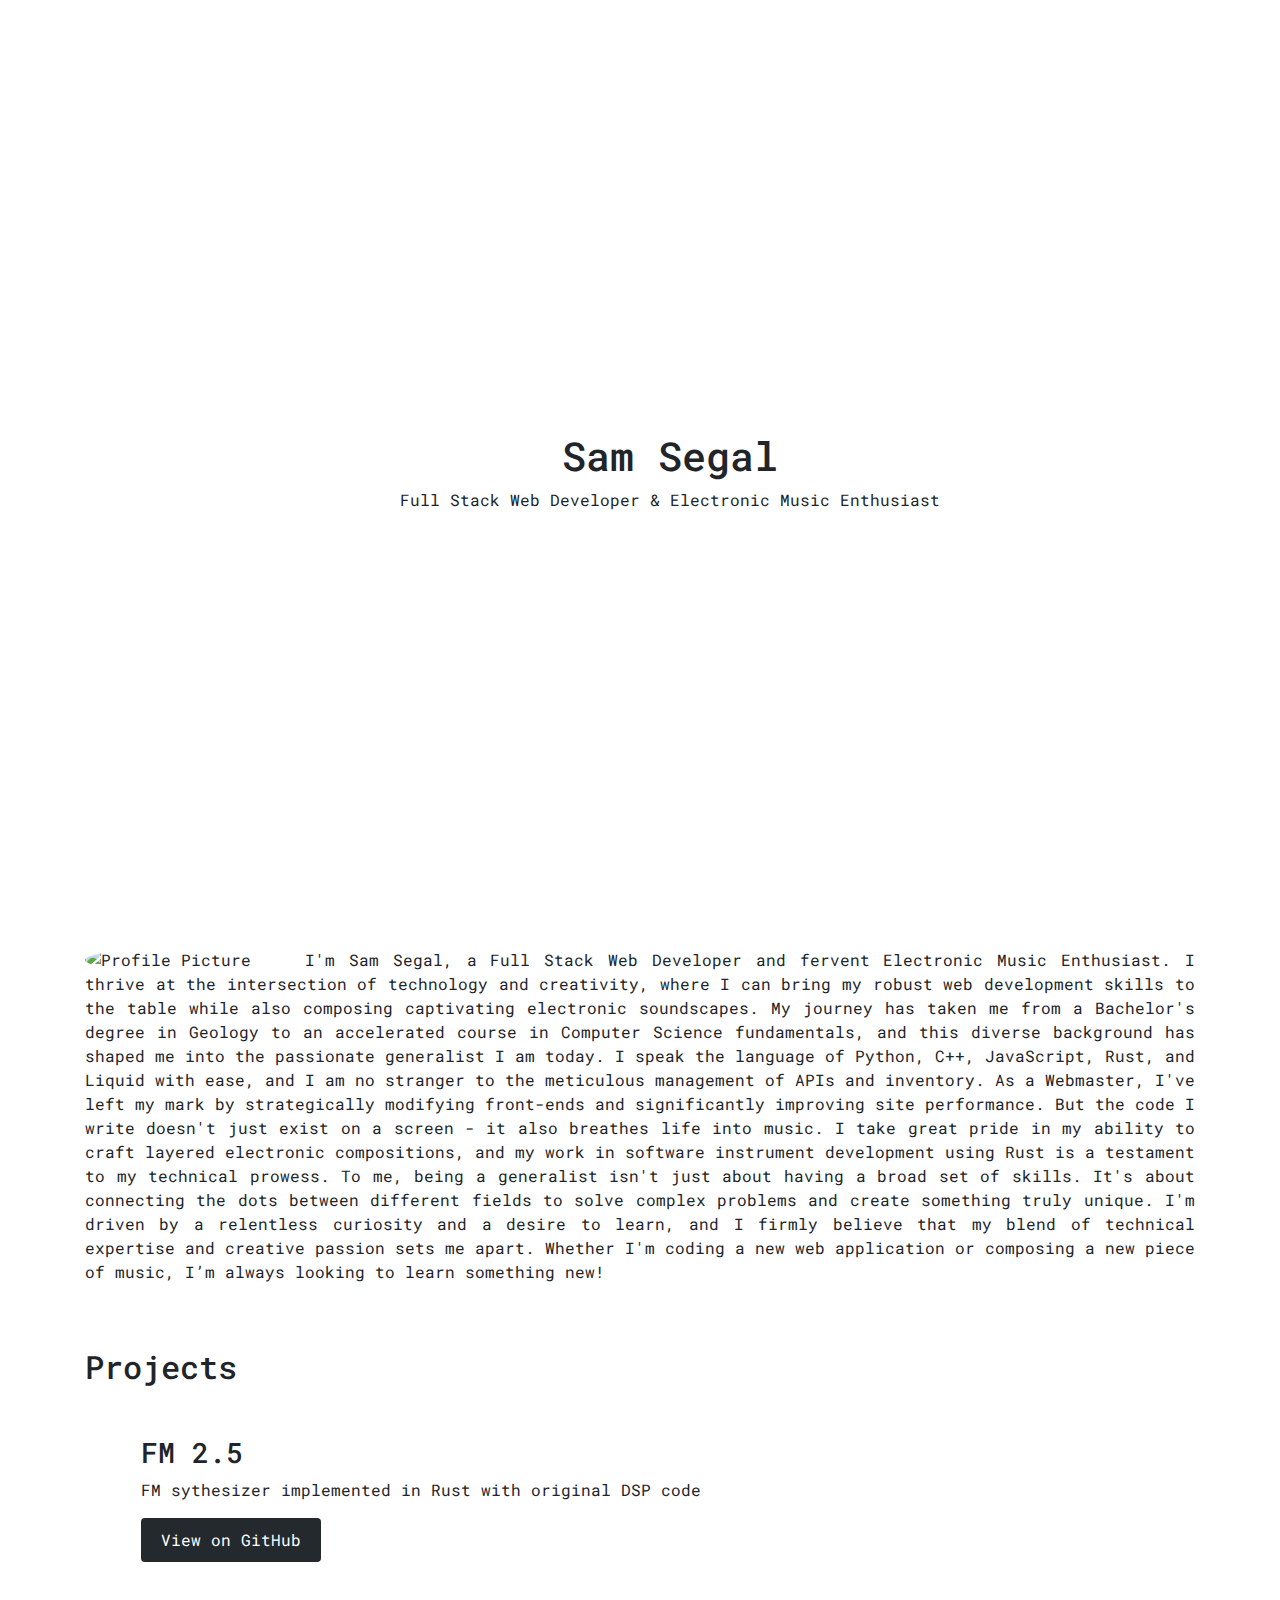
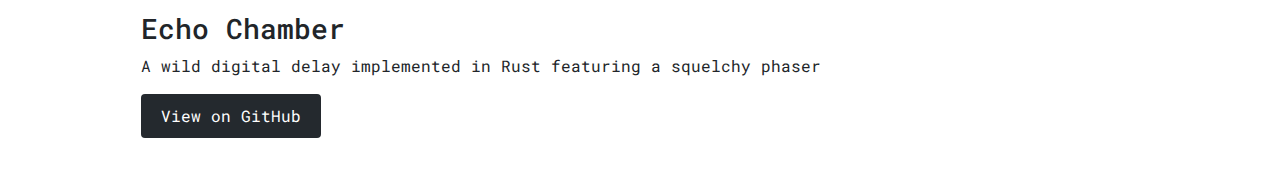
==== templates/index.html @ b0a9a98c "init" ====
<!DOCTYPE html>
<html lang="en">
<head>
  <meta charset="UTF-8">
  <meta name="viewport" content="width=device-width, initial-scale=1, shrink-to-fit=no">
  <title>Your App Name</title>

  <!-- Load Bootstrap CSS -->
  <link href="https://stackpath.bootstrapcdn.com/bootstrap/4.5.2/css/bootstrap.min.css" rel="stylesheet">

  <!-- Google Fonts -->
  <link rel="preconnect" href="https://fonts.googleapis.com">
  <link rel="preconnect" href="https://fonts.gstatic.com" crossorigin>
  <link href="https://fonts.googleapis.com/css2?family=Roboto+Mono&display=swap" rel="stylesheet">    
  
  <style>
    /* Add any additional CSS you want here */
    .hero {
      height: 100vh;
      background: url('static/Gradient.png') no-repeat;
      background-size: cover; 
      background-position: center;
      background-size: auto;
    }
    
    .hero-text {
      position: absolute;
      top: 50%;
      left: 50%;
      transform: translate(-50%, -50%);
      text-align: center;
      margin: 30px;
    }

    body {
        font-family: "Roboto Mono";
    }

    .github-btn {
  display: inline-block;
  background-color: #24292e;
  color: white;
  text-decoration: none;
  padding: 10px 20px;
  border-radius: 4px;
  font-size: 1em;
  transition: background-color 0.3s;
    }

    .github-btn:hover {
    background-color: #444d56;
    }

    .project {
        margin-left: 5%;
        margin-top: 50px;
    }

    #profile-pic {
    width: 200px;  /* Adjust size as needed */
    border-radius: 50%;  /* Makes the image round */
    margin-right: 20px; /* Add some space to the right of the image */
    object-fit: cover;  /* Maintains aspect ratio of the image */
    overflow: hidden;  /* Ensures nothing sticks out of the rounded image */
    float: left;  /* Floats the image to the left */
    }   

    p {
    text-align: justify;  /* Justify the text to distribute it evenly between the margins */
    }

    .about-content {
    display: flex;
    align-items: center;  /* Aligns the items vertically centered */
    }


  </style>
</head>
<body>

  <!-- Hero image with title and description -->
  <div class="hero">
    <div class="hero-text">
      <h1>Sam Segal</h1>
      <p>Full Stack Web Developer & Electronic Music Enthusiast</p>
      <!--<a href="/get-started" class="btn btn-primary btn-lg">Get Started</a>-->
    </div>
  </div>

  <!-- Additional sections -->
  <section class="container my-5">
    <div class="row">
        <div class="col-12">
          <!--<h2>About Me</h2>-->
          <img src="static/web_profile_pic.png" alt="Profile Picture" id="profile-pic">
          <p>I'm Sam Segal, a Full Stack Web Developer and fervent Electronic Music Enthusiast. I thrive at the intersection of technology and creativity, where I can bring my robust web development skills to the table while also composing captivating electronic soundscapes.

            My journey has taken me from a Bachelor's degree in Geology to an accelerated course in Computer Science fundamentals, and this diverse background has shaped me into the passionate generalist I am today. I speak the language of Python, C++, JavaScript, Rust, and Liquid with ease, and I am no stranger to the meticulous management of APIs and inventory. As a Webmaster, I've left my mark by strategically modifying front-ends and significantly improving site performance.
            
            But the code I write doesn't just exist on a screen - it also breathes life into music. I take great pride in my ability to craft layered electronic compositions, and my work in software instrument development using Rust is a testament to my technical prowess.
            
            To me, being a generalist isn't just about having a broad set of skills. It's about connecting the dots between different fields to solve complex problems and create something truly unique. I'm driven by a relentless curiosity and a desire to learn, and I firmly believe that my blend of technical expertise and creative passion sets me apart. Whether I'm coding a new web application or composing a new piece of music, I’m always looking to learn something new!
            </p>
        </div>
      </div>    
  </section>

  <section class="container my-5">
    <div class="row">
      <div class="col-12">
        <h2>Projects</h2>
        <div class="project">
            <h3>FM 2.5</h3>
            <p>FM sythesizer implemented in Rust with original DSP code</p>
            <a href="https://github.com/volvoDon/FM_2.5/tree/main" class="github-btn">View on GitHub</a>
        </div>
        <div class="project">
            <h3>Echo Chamber</h3>
            <p>A wild digital delay implemented in Rust featuring a squelchy phaser </p>
            <a href="https://github.com/volvoDon/echoChamber" class="github-btn">View on GitHub</a>
        </div>  
      </div>
    </div>
  </section>

  <!-- Add more sections as needed -->

  <!-- Load Bootstrap JS -->
  <script src="https://stackpath.bootstrapcdn.com/bootstrap/4.5.2/js/bootstrap.min.js"></script>
</body>
</html>
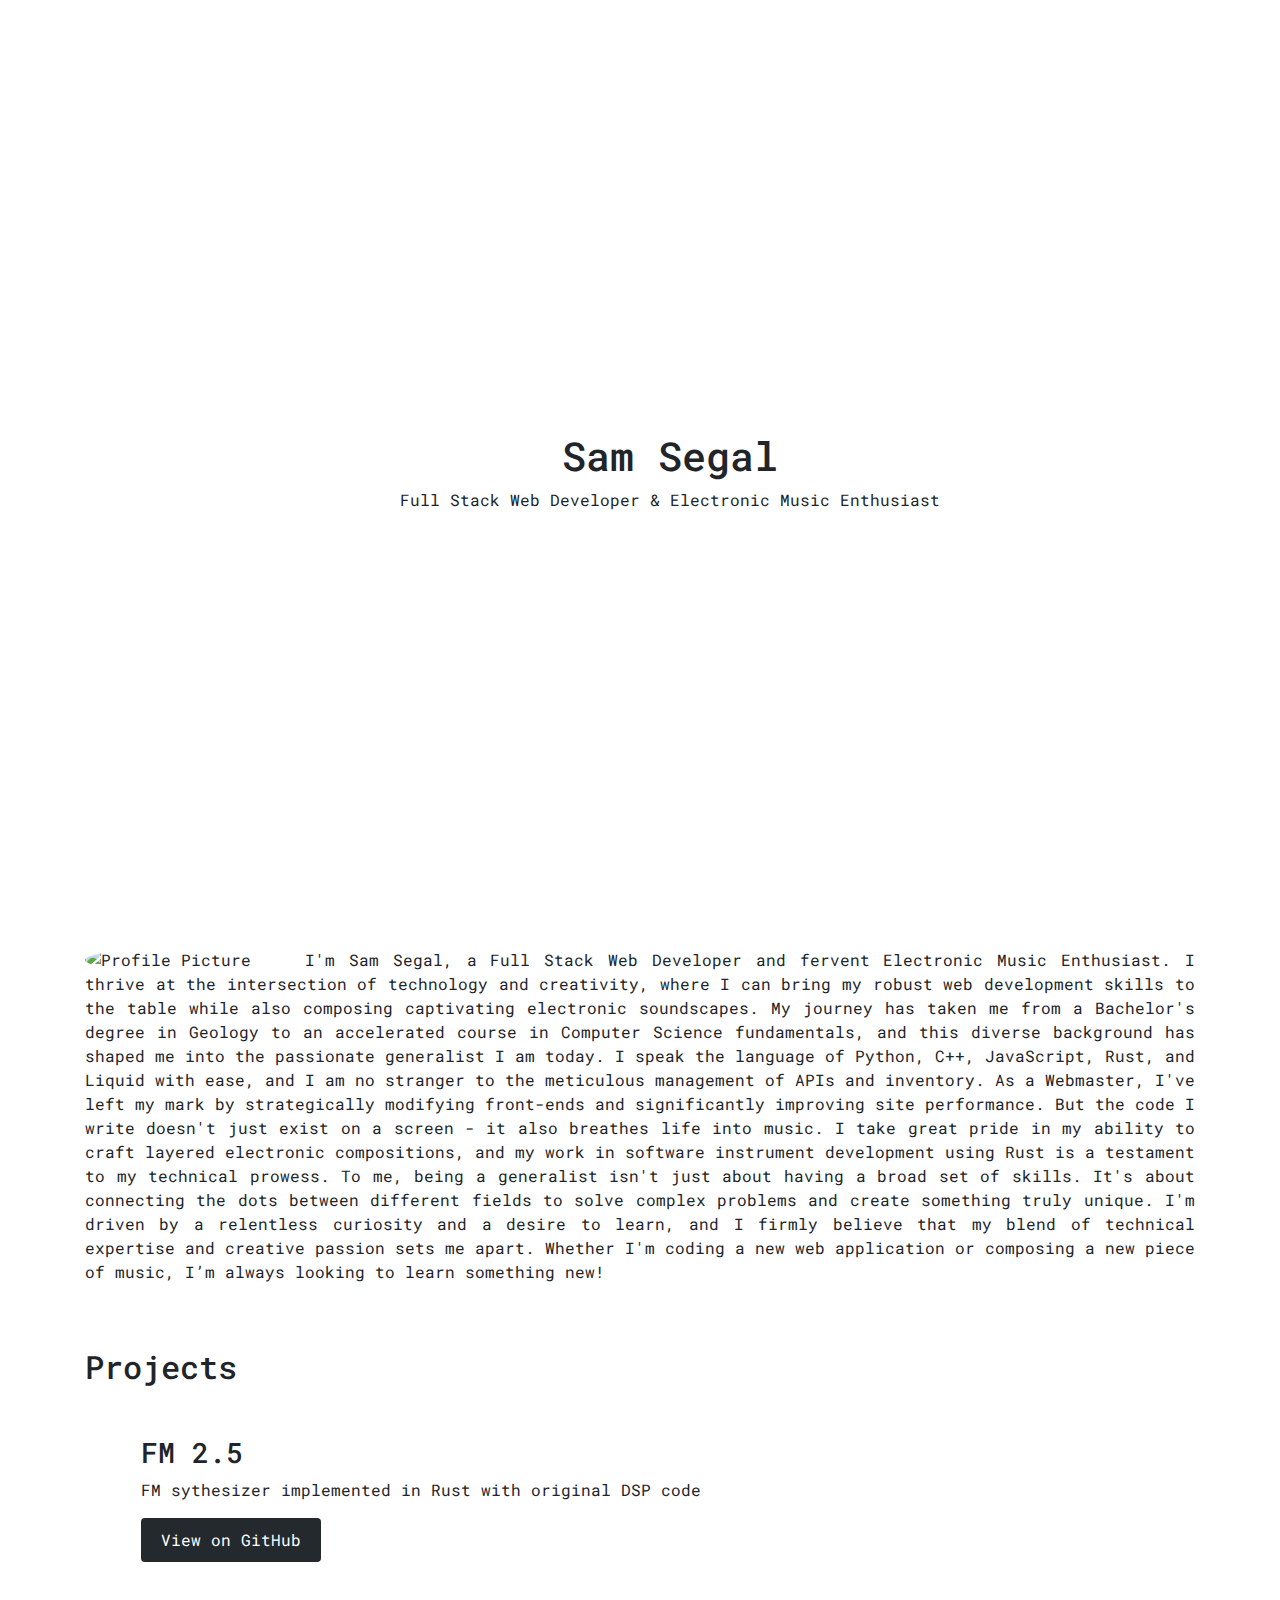
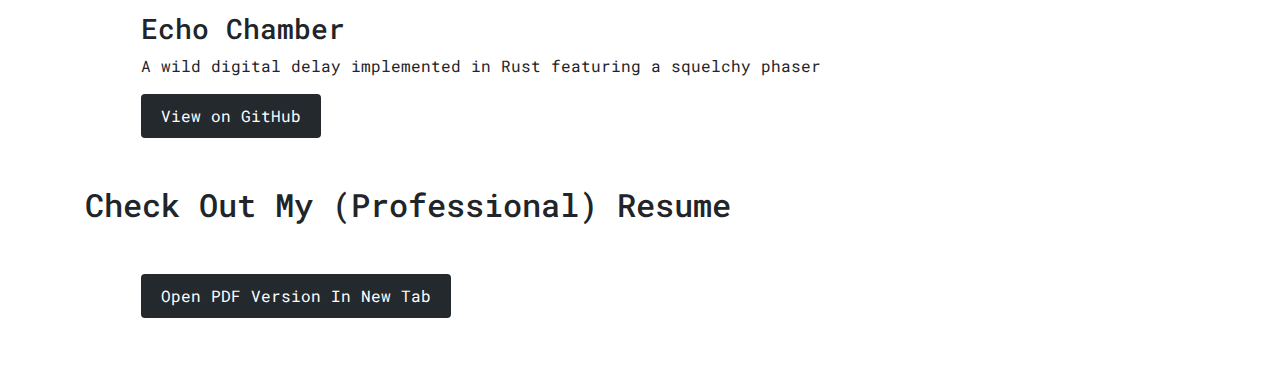
==== commit 4122ec48: "pdf" ====
--- a/templates/index.html
+++ b/templates/index.html
@@ -3,7 +3,9 @@
 <head>
   <meta charset="UTF-8">
   <meta name="viewport" content="width=device-width, initial-scale=1, shrink-to-fit=no">
-  <title>Your App Name</title>
+  <title>Sam Segal</title>
+
+  <link rel="icon" href="static/favicon.ico" type="image/x-icon">
 
   <!-- Load Bootstrap CSS -->
   <link href="https://stackpath.bootstrapcdn.com/bootstrap/4.5.2/css/bootstrap.min.css" rel="stylesheet">
@@ -124,6 +126,17 @@
     </div>
   </section>
 
+  <section class="container my-5">
+    <div class="row">
+      <div class="col-12">
+        <h2>Check Out My (Professional) Resume</h2>
+        <div class="project">
+            <a href="/resume" class="github-btn" target="_blank">Open PDF Version In New Tab</a>
+        </div>
+      </div>
+    </div>
+  </section>
+
   <!-- Add more sections as needed -->
 
   <!-- Load Bootstrap JS -->
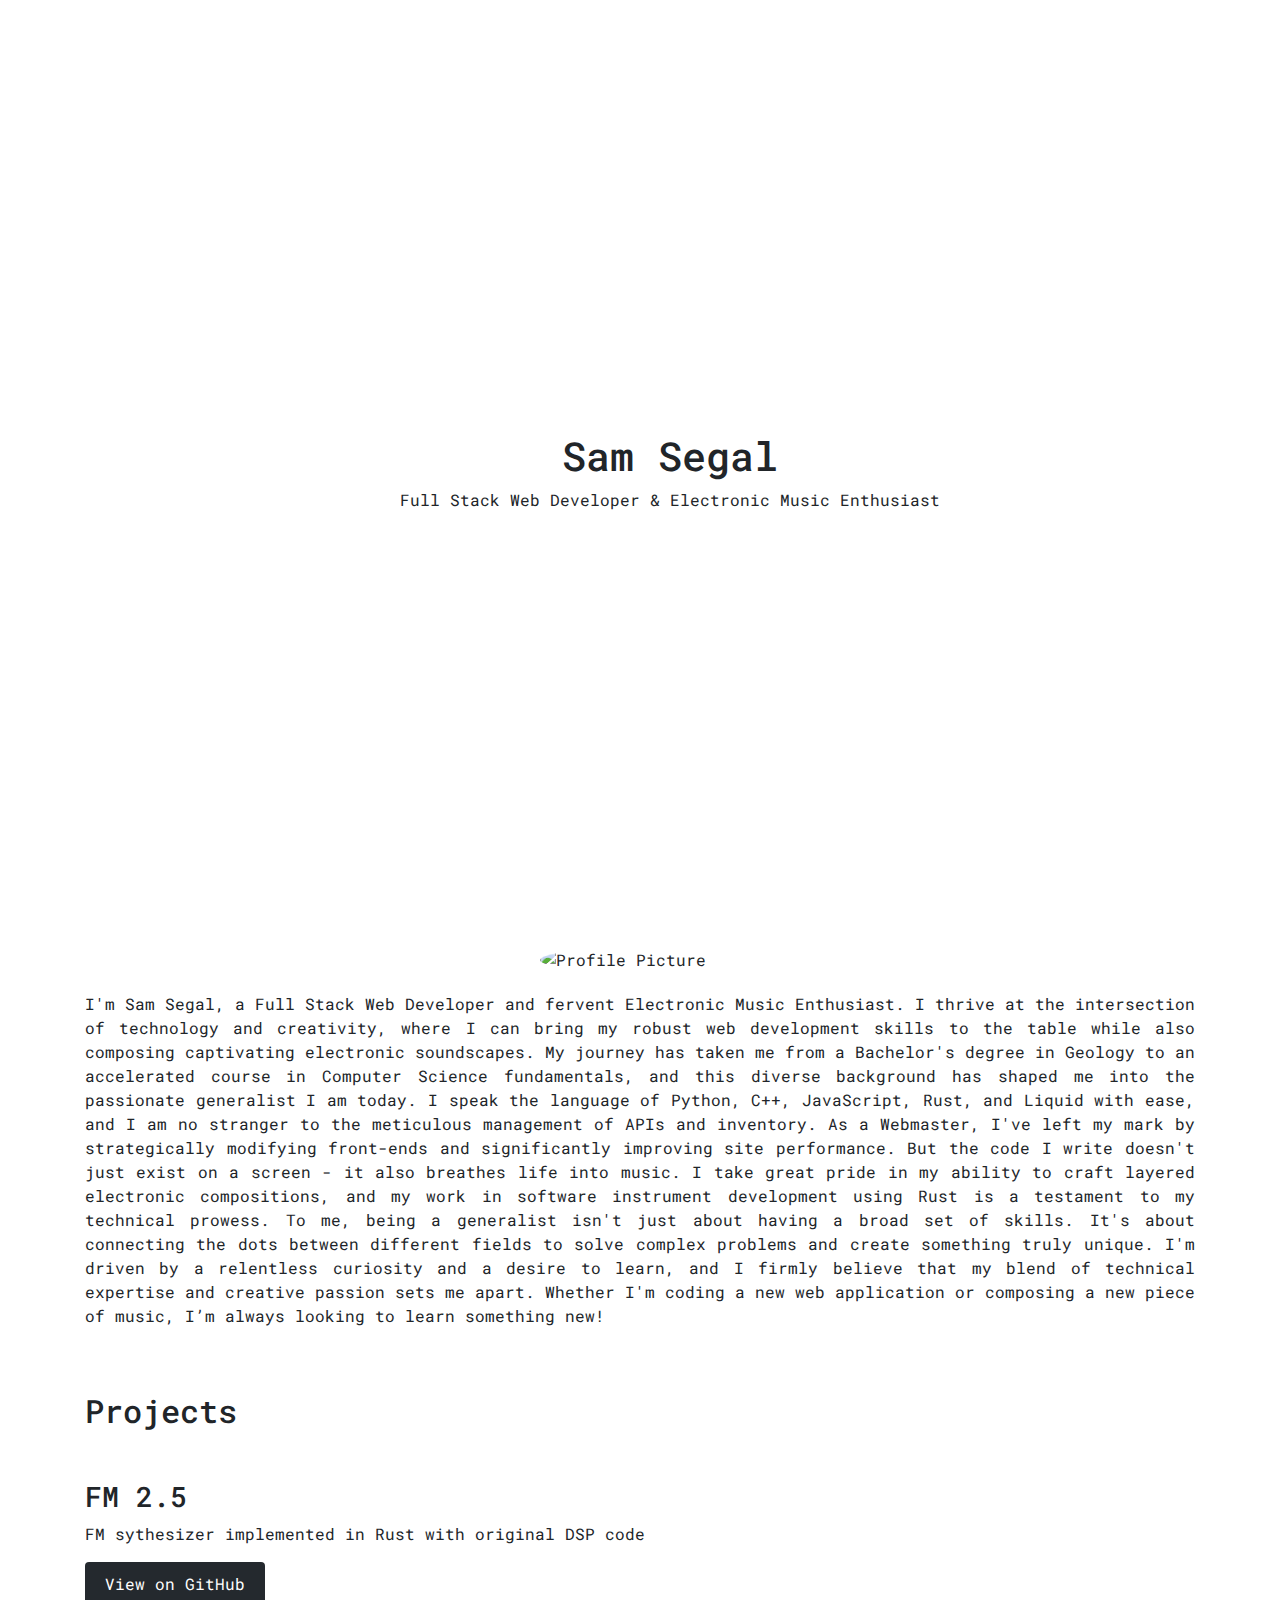
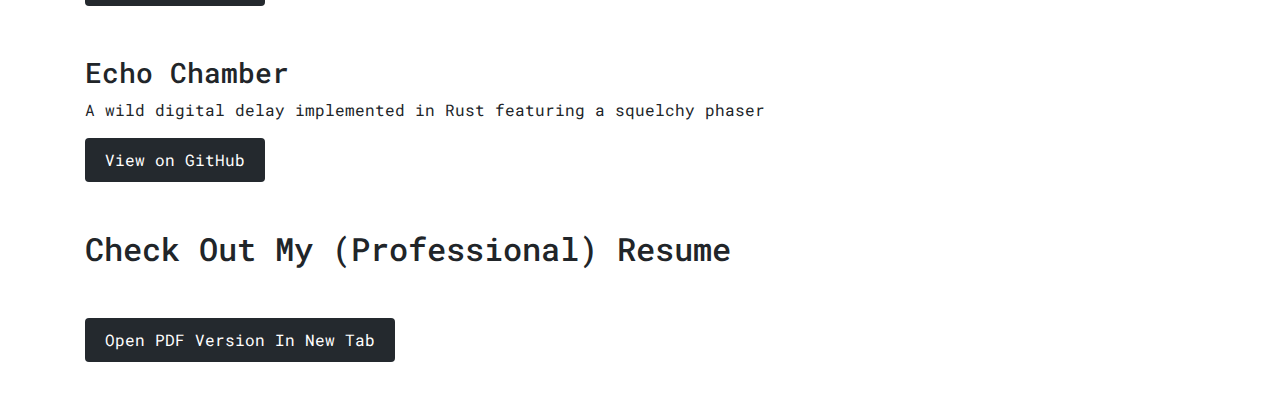
==== commit 60d86481: "newStyle" ====
--- a/templates/index.html
+++ b/templates/index.html
@@ -17,13 +17,21 @@
   
   <style>
     /* Add any additional CSS you want here */
+    * {
+      margin: 0;
+      padding: 0;
+      box-sizing: border-box;
+    }
+  
+    /* Add any additional CSS you want here */
     .hero {
       height: 100vh;
+      width: 100vw;
       background: url('static/Gradient.png') no-repeat;
       background-size: cover; 
       background-position: center;
-      background-size: auto;
     }
+
     
     .hero-text {
       position: absolute;
@@ -35,47 +43,53 @@
     }
 
     body {
-        font-family: "Roboto Mono";
+        font-family: "Roboto Mono", sans-serif;
     }
 
     .github-btn {
-  display: inline-block;
-  background-color: #24292e;
-  color: white;
-  text-decoration: none;
-  padding: 10px 20px;
-  border-radius: 4px;
-  font-size: 1em;
-  transition: background-color 0.3s;
+      display: inline-block;
+      background-color: #24292e;
+      color: white;
+      text-decoration: none;
+      padding: 10px 20px;
+      border-radius: 4px;
+      font-size: 1em;
+      transition: background-color 0.3s;
     }
 
     .github-btn:hover {
-    background-color: #444d56;
+      background-color: #444d56;
     }
 
     .project {
-        margin-left: 5%;
         margin-top: 50px;
     }
 
     #profile-pic {
-    width: 200px;  /* Adjust size as needed */
-    border-radius: 50%;  /* Makes the image round */
-    margin-right: 20px; /* Add some space to the right of the image */
-    object-fit: cover;  /* Maintains aspect ratio of the image */
-    overflow: hidden;  /* Ensures nothing sticks out of the rounded image */
-    float: left;  /* Floats the image to the left */
+      width: 100%;  
+      max-width: 200px;  /* Adjust size as needed */
+      border-radius: 50%;  /* Makes the image round */
+      margin: 0 auto 20px; /* Add some space to the bottom of the image */
+      object-fit: cover;  /* Maintains aspect ratio of the image */
+      overflow: hidden;  /* Ensures nothing sticks out of the rounded image */
+      display: block;  /* Make the image a block element */
     }   
 
     p {
-    text-align: justify;  /* Justify the text to distribute it evenly between the margins */
+      text-align: justify;  /* Justify the text to distribute it evenly between the margins */
     }
 
     .about-content {
-    display: flex;
-    align-items: center;  /* Aligns the items vertically centered */
+      display: flex;
+      align-items: center;  /* Aligns the items vertically centered */
+      flex-direction: column; /* On mobile, stack items vertically */
     }
 
+    @media (min-width: 768px) {
+      .about-content {
+        flex-direction: row; /* On desktop, lay out items in a row */
+      }
+    }
 
   </style>
 </head>
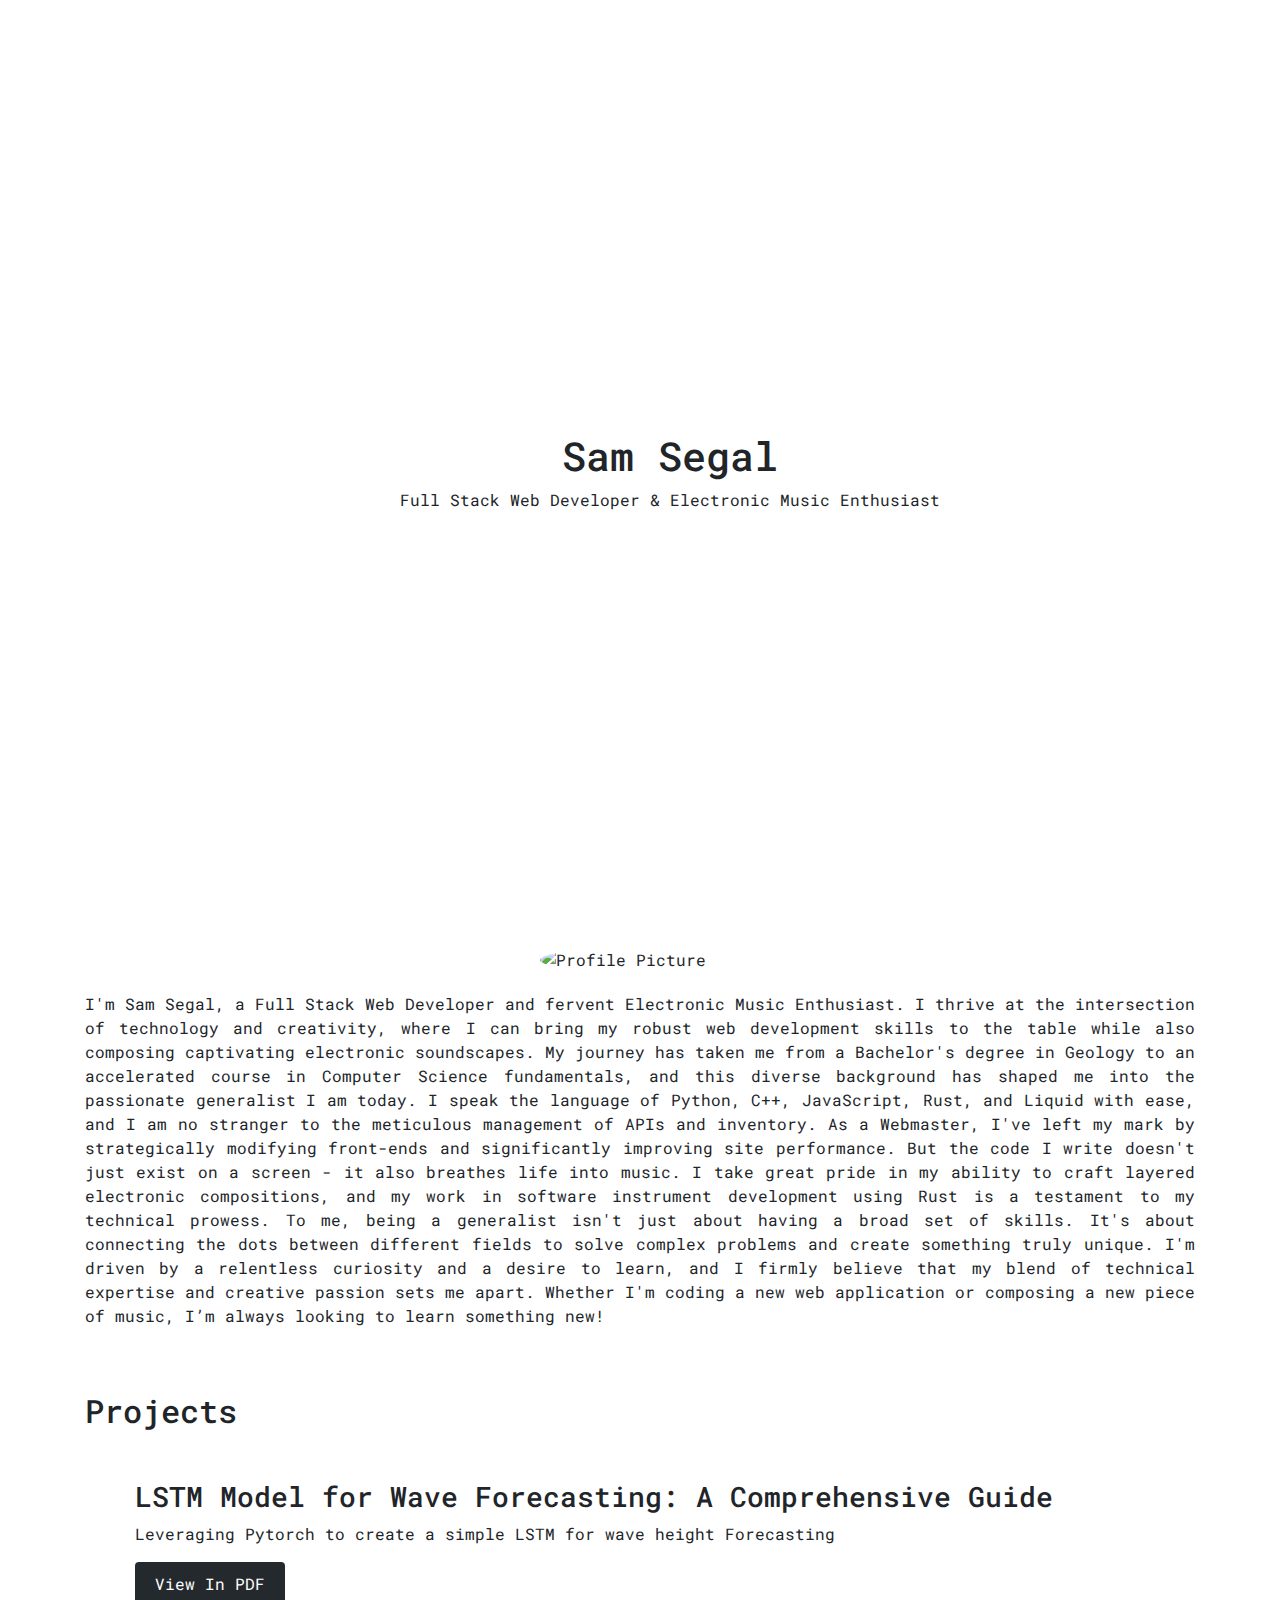
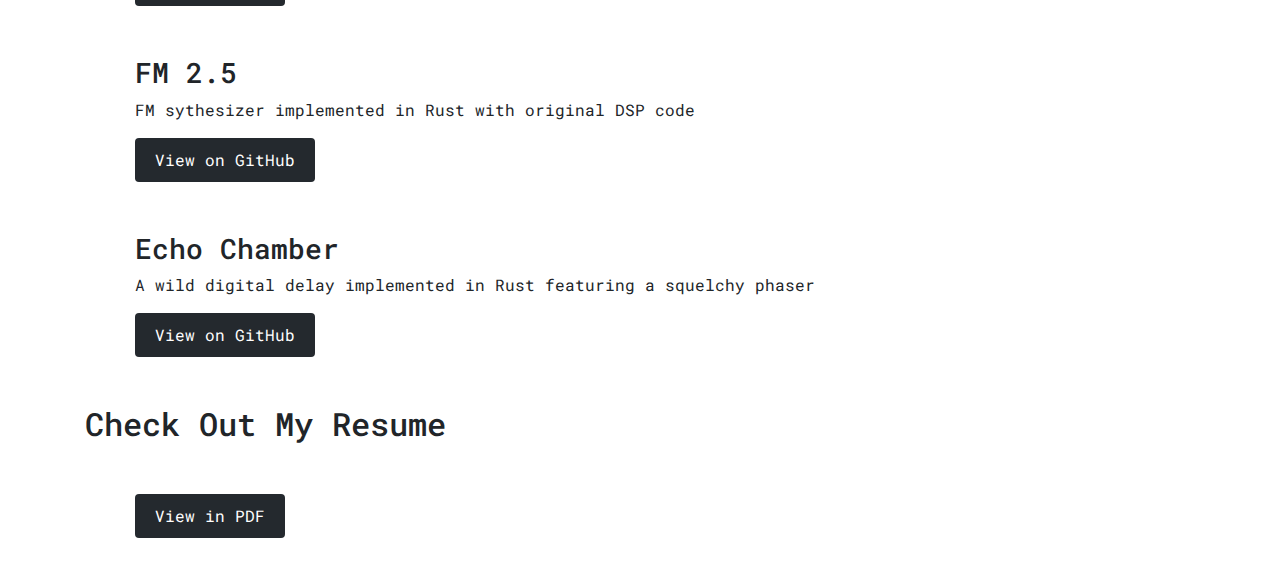
==== commit 37868302: "new_project_added" ====
--- a/templates/index.html
+++ b/templates/index.html
@@ -63,6 +63,7 @@
 
     .project {
         margin-top: 50px;
+        margin-left: 50px;
     }
 
     #profile-pic {
@@ -127,14 +128,19 @@
       <div class="col-12">
         <h2>Projects</h2>
         <div class="project">
+          <h3>LSTM Model for Wave Forecasting: A Comprehensive Guide</h3>
+          <p>Leveraging Pytorch to create a simple LSTM for wave height Forecasting</p>
+          <a href="/waveforecast" class="github-btn" target="_blank">View In PDF</a>
+      </div>
+        <div class="project">
             <h3>FM 2.5</h3>
             <p>FM sythesizer implemented in Rust with original DSP code</p>
-            <a href="https://github.com/volvoDon/FM_2.5/tree/main" class="github-btn">View on GitHub</a>
+            <a href="https://github.com/volvoDon/FM_2.5/tree/main" class="github-btn" target="_blank">View on GitHub</a>
         </div>
         <div class="project">
             <h3>Echo Chamber</h3>
             <p>A wild digital delay implemented in Rust featuring a squelchy phaser </p>
-            <a href="https://github.com/volvoDon/echoChamber" class="github-btn">View on GitHub</a>
+            <a href="https://github.com/volvoDon/echoChamber" class="github-btn" target="_blank">View on GitHub</a>
         </div>  
       </div>
     </div>
@@ -143,9 +149,9 @@
   <section class="container my-5">
     <div class="row">
       <div class="col-12">
-        <h2>Check Out My (Professional) Resume</h2>
+        <h2>Check Out My Resume</h2>
         <div class="project">
-            <a href="/resume" class="github-btn" target="_blank">Open PDF Version In New Tab</a>
+            <a href="/resume" class="github-btn" target="_blank">View in PDF</a>
         </div>
       </div>
     </div>
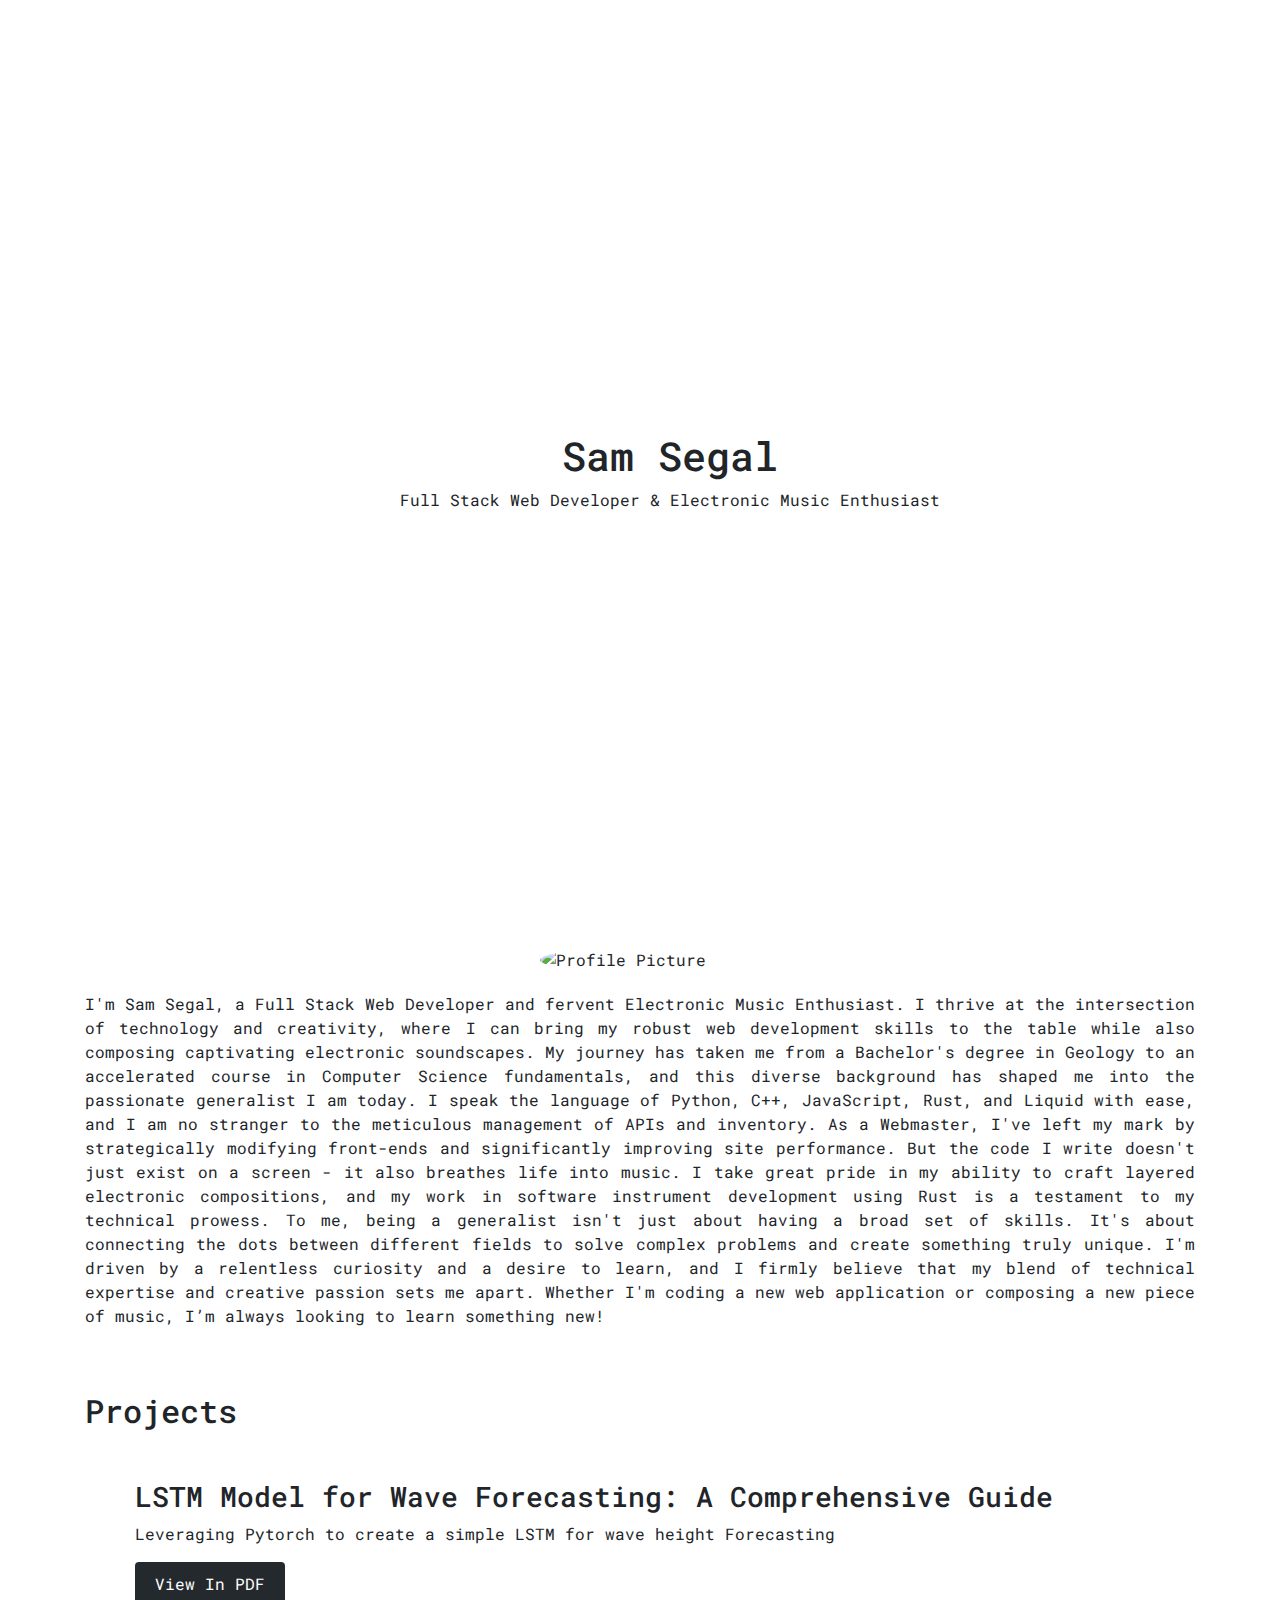
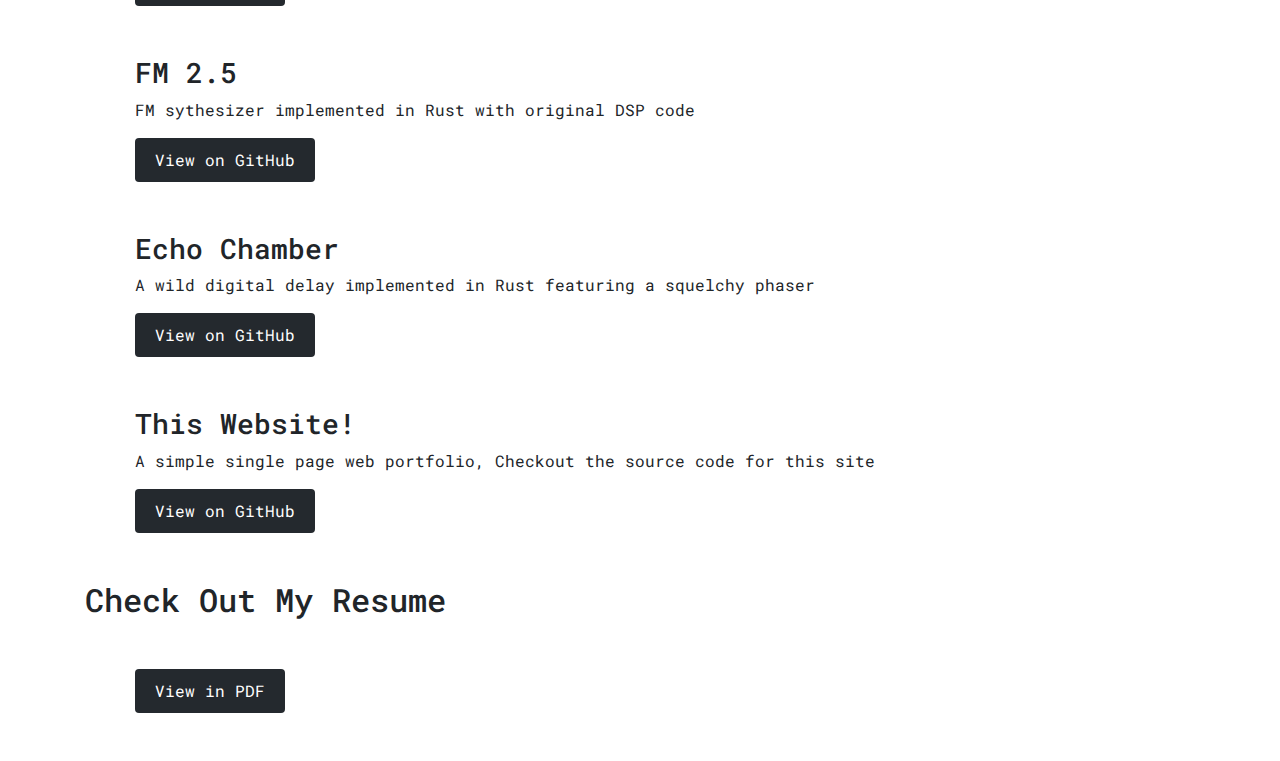
==== commit 4267d359: "added self to projects" ====
--- a/templates/index.html
+++ b/templates/index.html
@@ -141,7 +141,12 @@
             <h3>Echo Chamber</h3>
             <p>A wild digital delay implemented in Rust featuring a squelchy phaser </p>
             <a href="https://github.com/volvoDon/echoChamber" class="github-btn" target="_blank">View on GitHub</a>
-        </div>  
+        </div>
+        <div class="project">
+            <h3>This Website!</h3>
+            <p>A simple single page web portfolio, Checkout the source code for this site</p>
+            <a href="https://github.com/volvoDon/personalSite/tree/main" class="github-btn" target="_blank">View on GitHub</a>
+        </div> 
       </div>
     </div>
   </section>
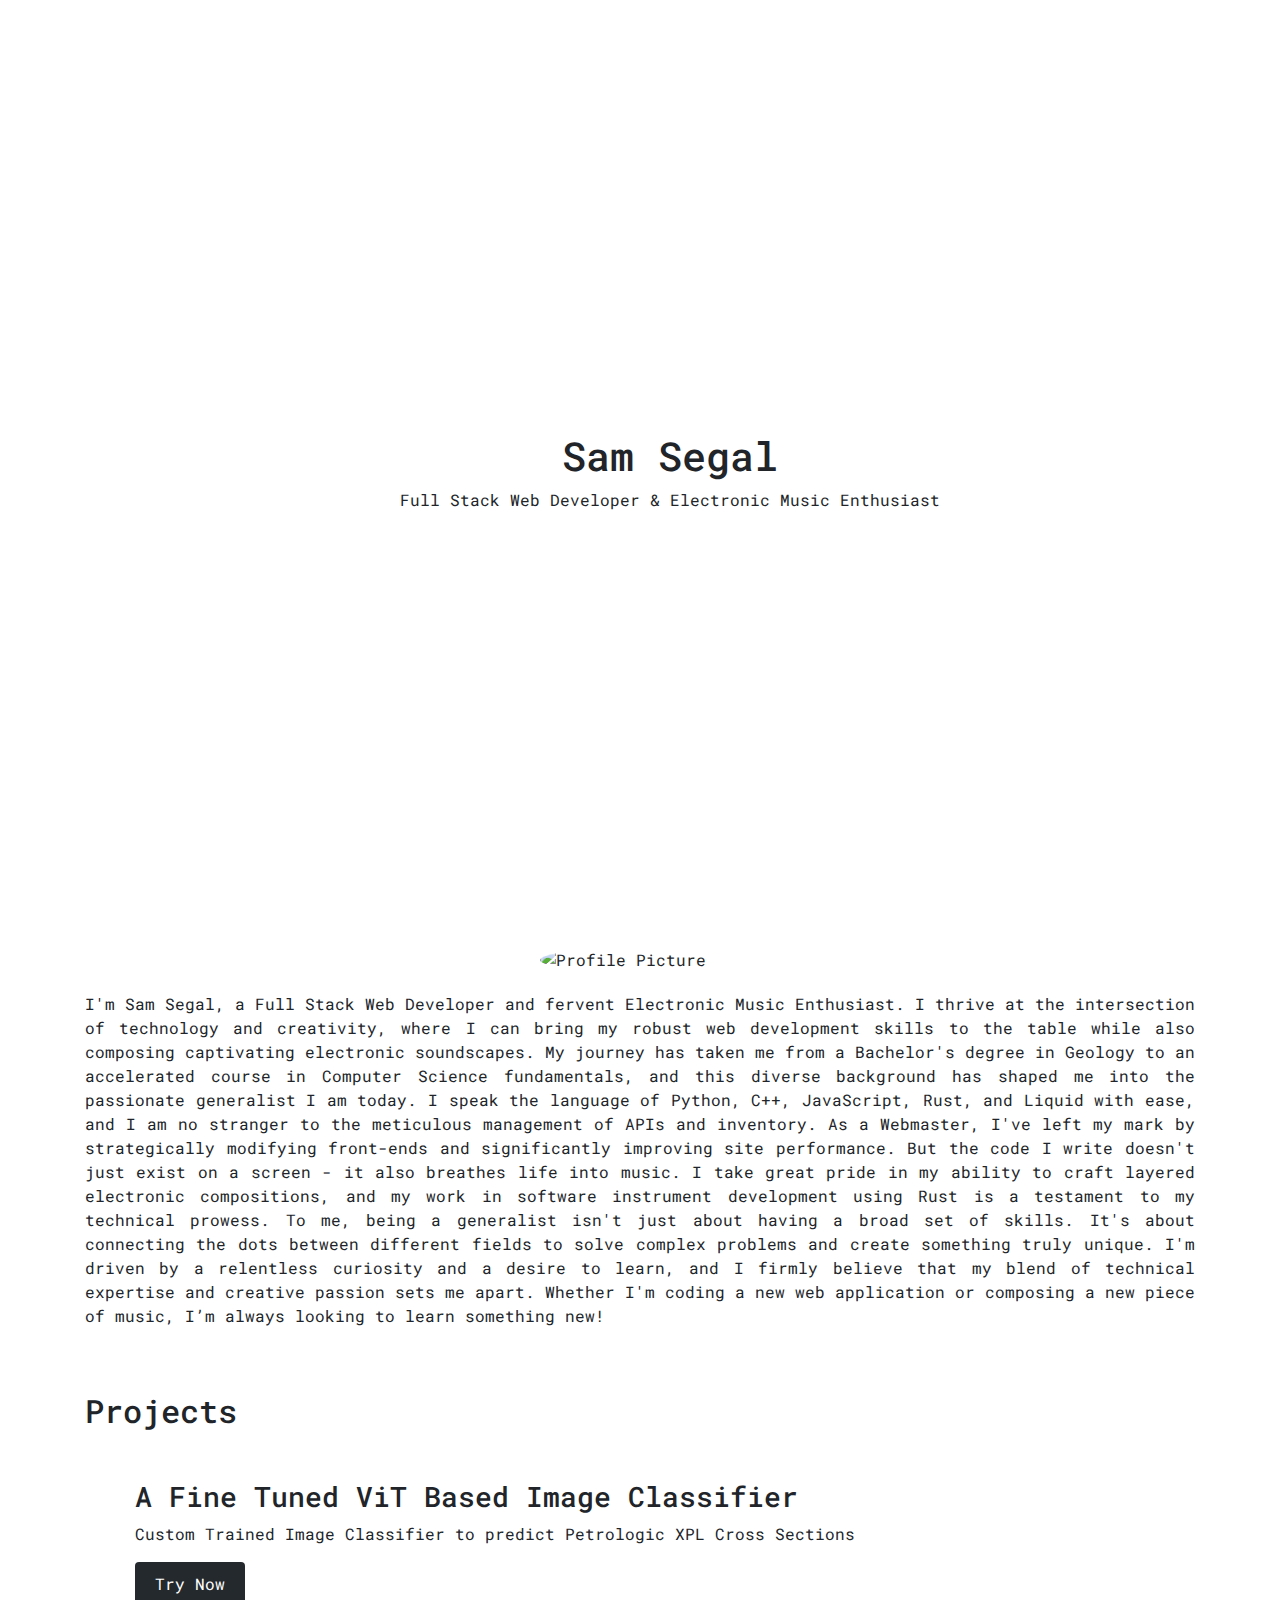
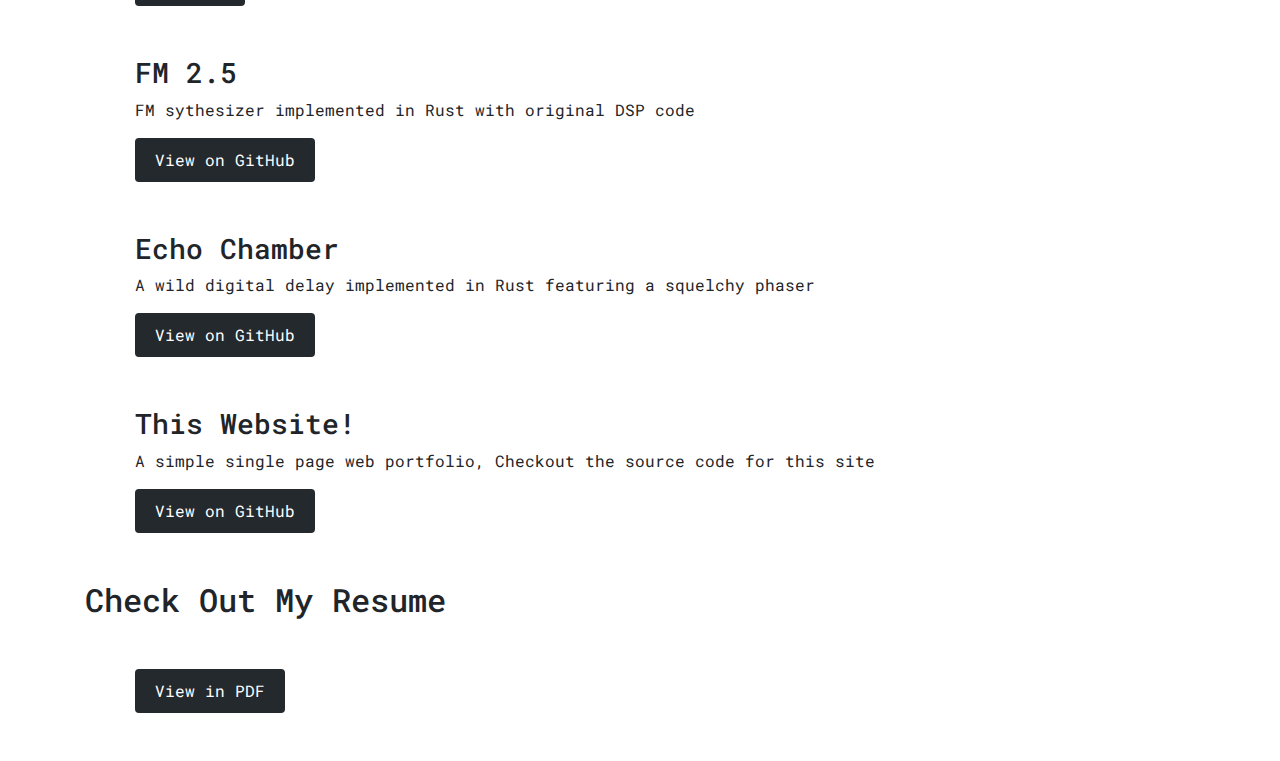
==== commit 327e20ef: "added ViT" ====
--- a/templates/index.html
+++ b/templates/index.html
@@ -128,10 +128,10 @@
       <div class="col-12">
         <h2>Projects</h2>
         <div class="project">
-          <h3>LSTM Model for Wave Forecasting: A Comprehensive Guide</h3>
-          <p>Leveraging Pytorch to create a simple LSTM for wave height Forecasting</p>
-          <a href="/waveforecast" class="github-btn" target="_blank">View In PDF</a>
-      </div>
+          <h3>A Fine Tuned ViT Based Image Classifier</h3>
+          <p>Custom Trained Image Classifier to predict Petrologic XPL Cross Sections</p>
+          <a href="/image-class" class="github-btn" target="_blank">Try Now</a>
+        </div>
         <div class="project">
             <h3>FM 2.5</h3>
             <p>FM sythesizer implemented in Rust with original DSP code</p>
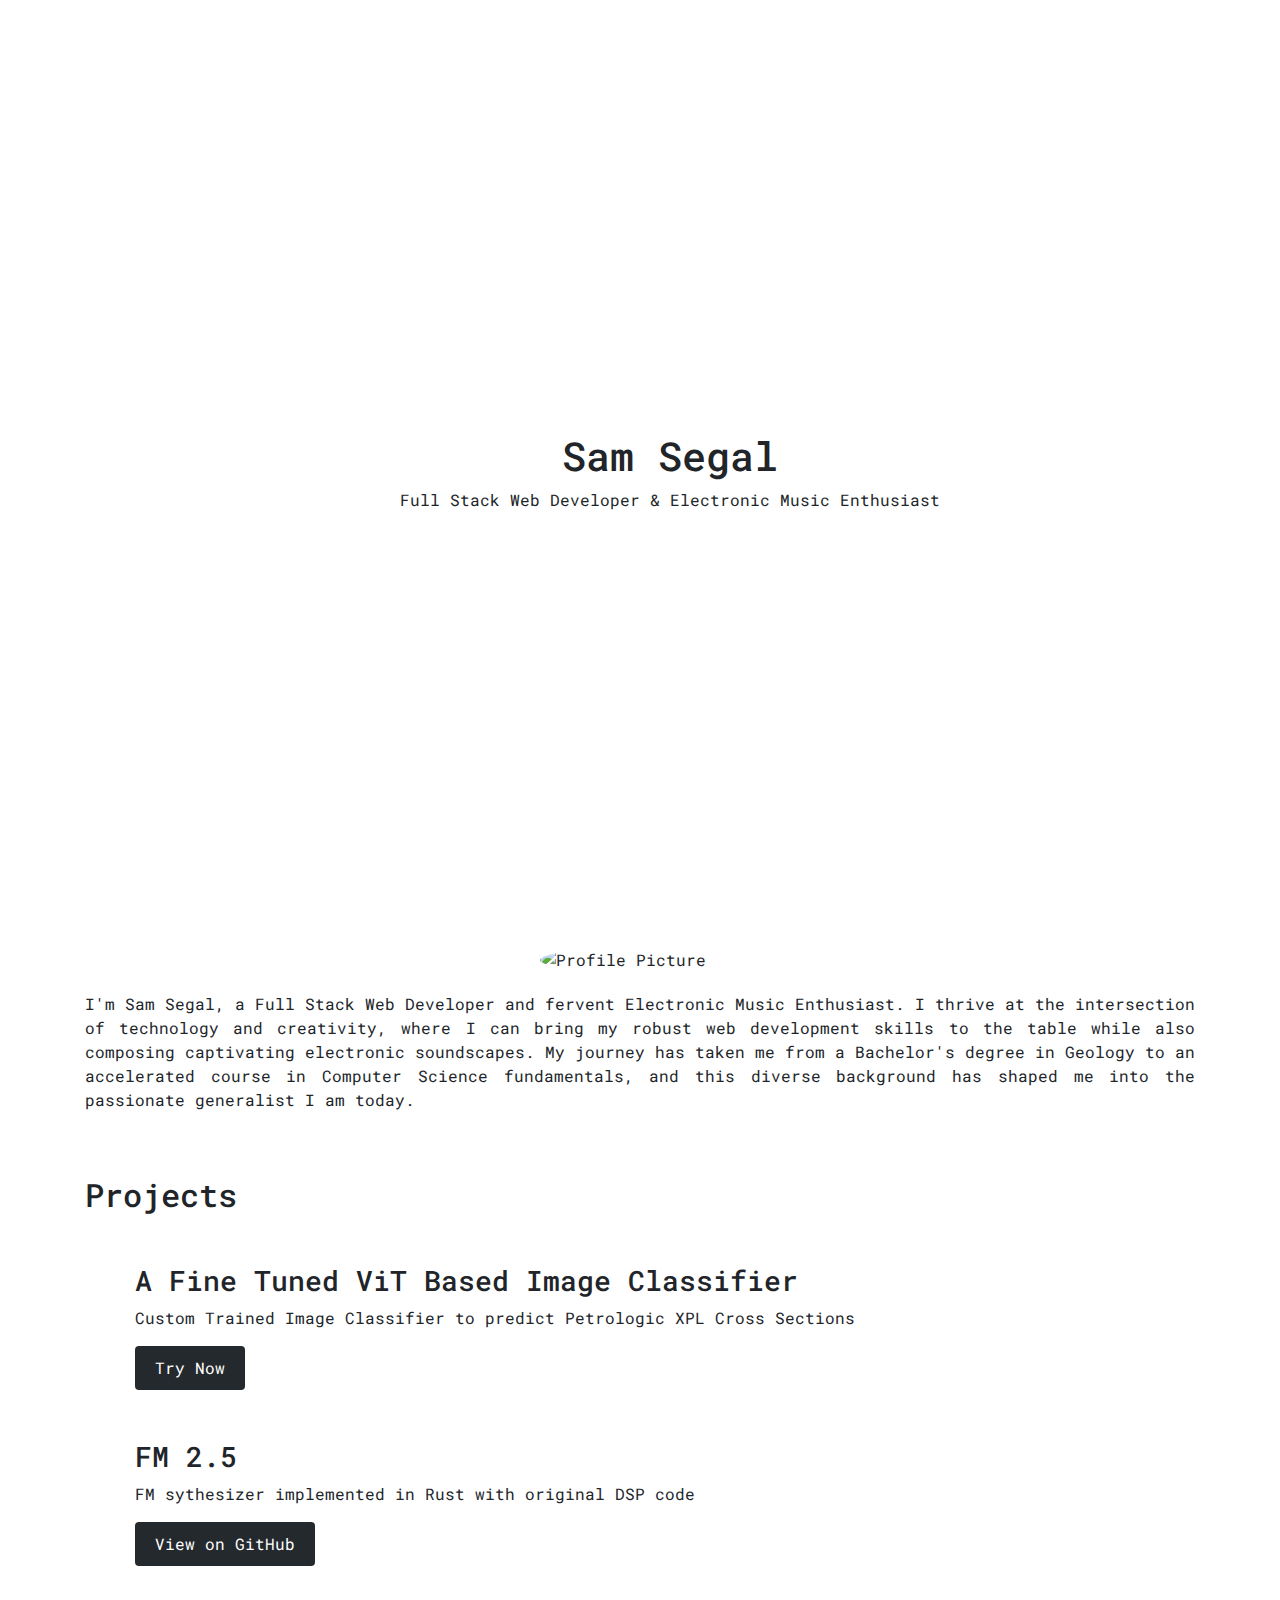
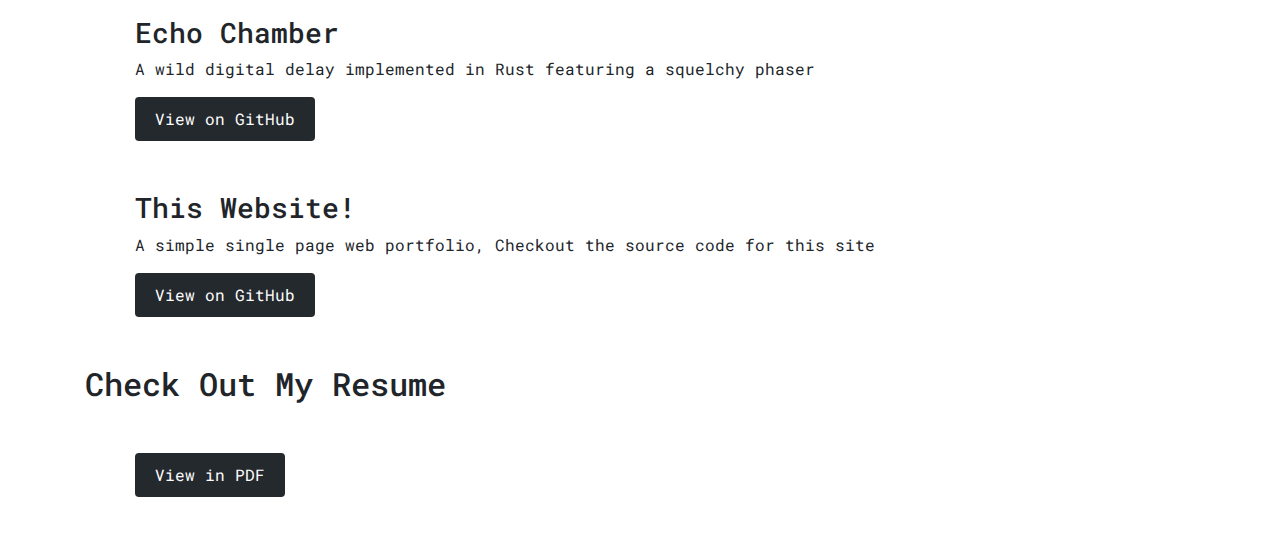
==== commit 44340f40: "update" ====
--- a/templates/index.html
+++ b/templates/index.html
@@ -113,11 +113,7 @@
           <img src="static/web_profile_pic.png" alt="Profile Picture" id="profile-pic">
           <p>I'm Sam Segal, a Full Stack Web Developer and fervent Electronic Music Enthusiast. I thrive at the intersection of technology and creativity, where I can bring my robust web development skills to the table while also composing captivating electronic soundscapes.
 
-            My journey has taken me from a Bachelor's degree in Geology to an accelerated course in Computer Science fundamentals, and this diverse background has shaped me into the passionate generalist I am today. I speak the language of Python, C++, JavaScript, Rust, and Liquid with ease, and I am no stranger to the meticulous management of APIs and inventory. As a Webmaster, I've left my mark by strategically modifying front-ends and significantly improving site performance.
-            
-            But the code I write doesn't just exist on a screen - it also breathes life into music. I take great pride in my ability to craft layered electronic compositions, and my work in software instrument development using Rust is a testament to my technical prowess.
-            
-            To me, being a generalist isn't just about having a broad set of skills. It's about connecting the dots between different fields to solve complex problems and create something truly unique. I'm driven by a relentless curiosity and a desire to learn, and I firmly believe that my blend of technical expertise and creative passion sets me apart. Whether I'm coding a new web application or composing a new piece of music, I’m always looking to learn something new!
+            My journey has taken me from a Bachelor's degree in Geology to an accelerated course in Computer Science fundamentals, and this diverse background has shaped me into the passionate generalist I am today. 
             </p>
         </div>
       </div>    
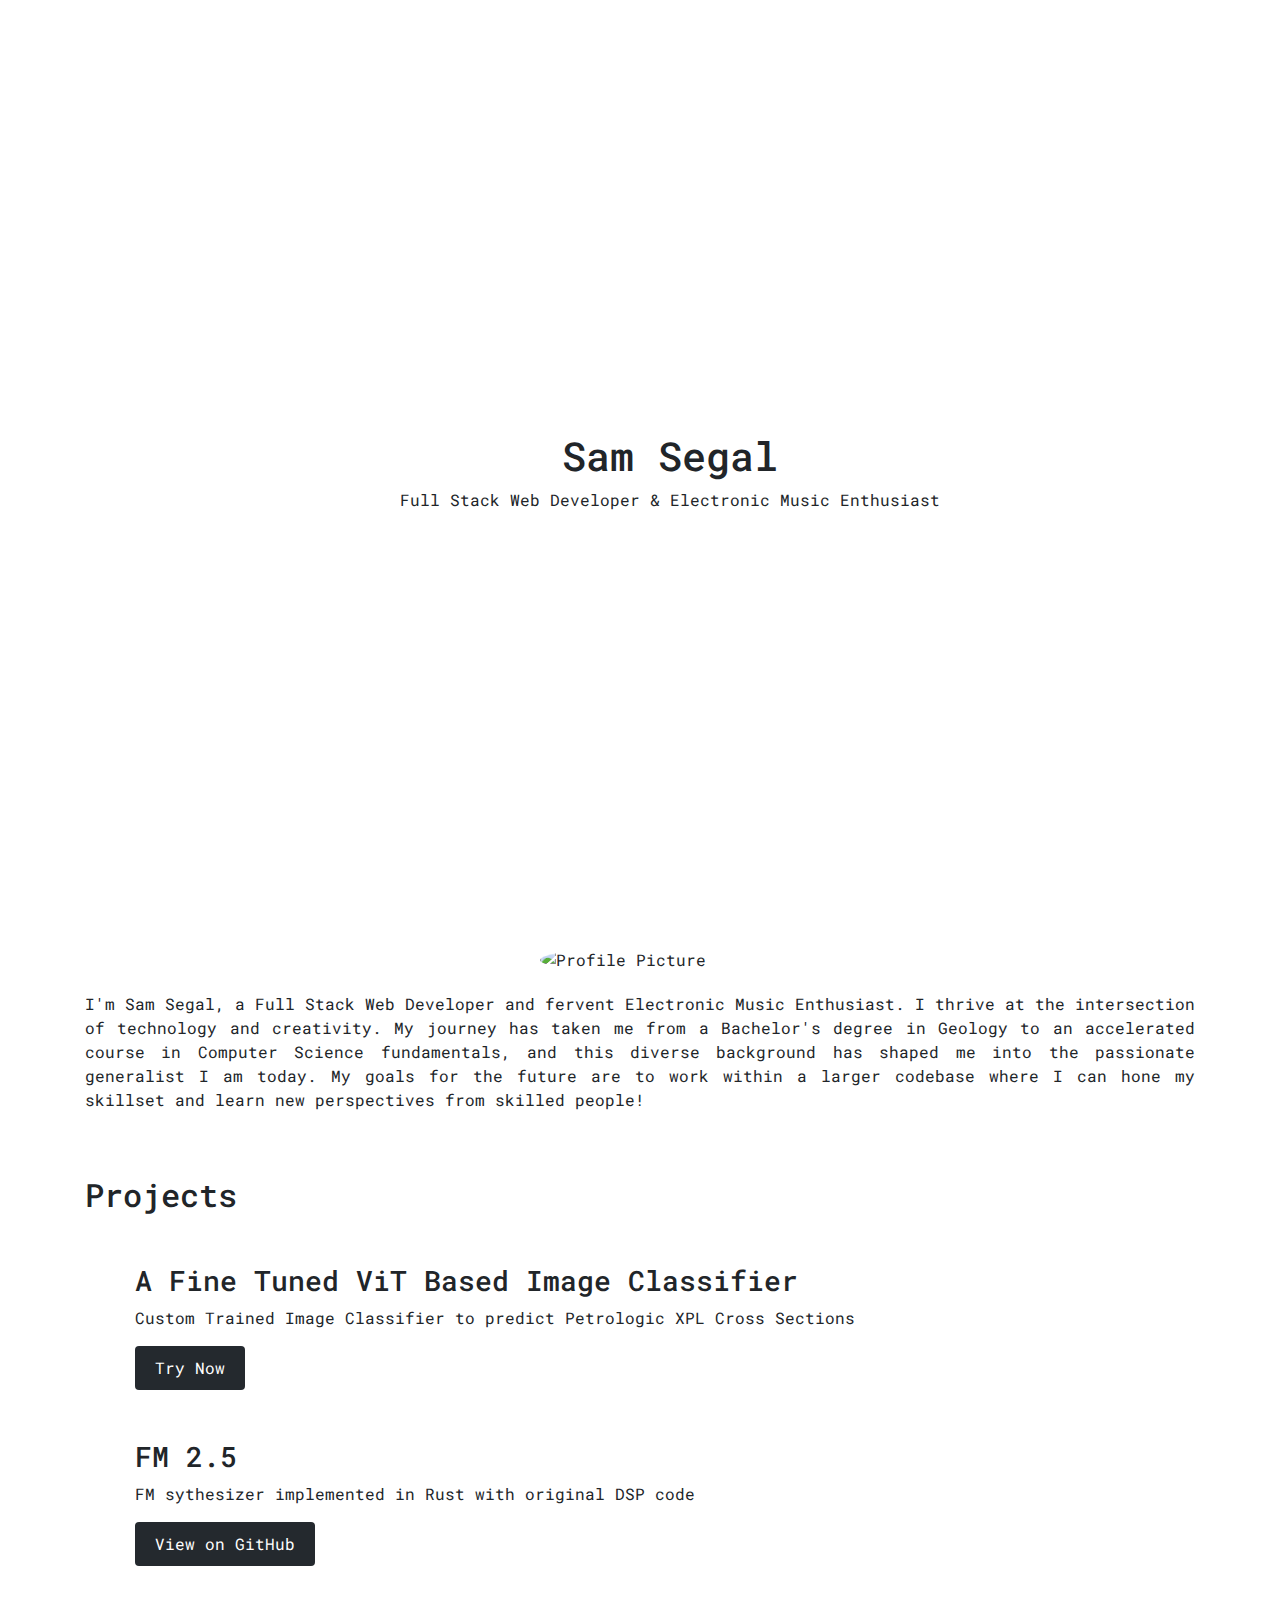
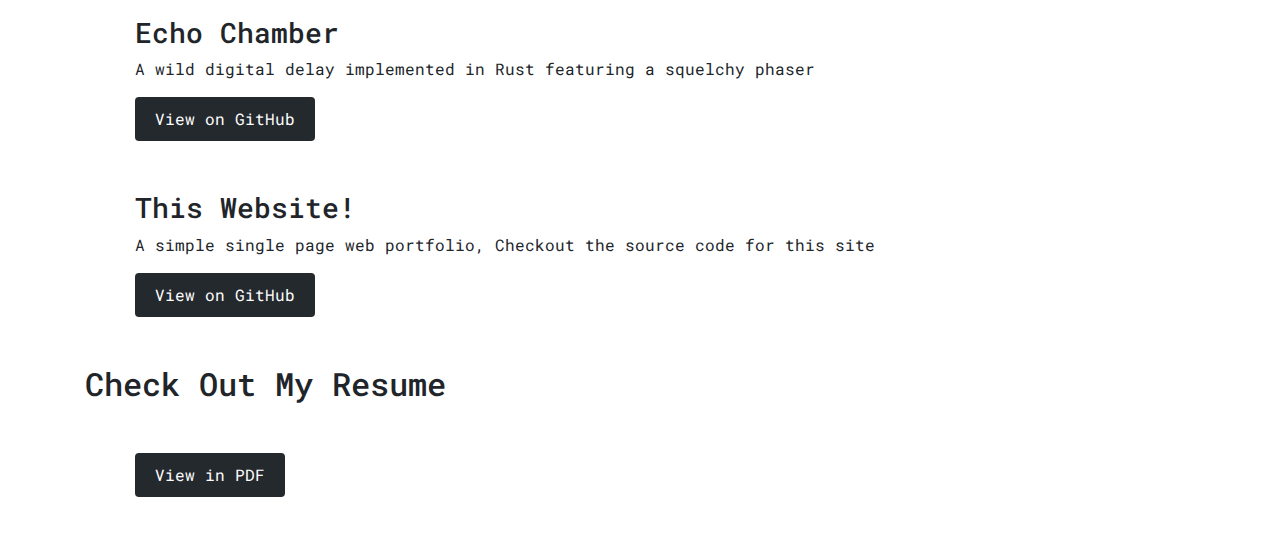
==== commit 1e013f7d: "update" ====
--- a/templates/index.html
+++ b/templates/index.html
@@ -111,9 +111,9 @@
         <div class="col-12">
           <!--<h2>About Me</h2>-->
           <img src="static/web_profile_pic.png" alt="Profile Picture" id="profile-pic">
-          <p>I'm Sam Segal, a Full Stack Web Developer and fervent Electronic Music Enthusiast. I thrive at the intersection of technology and creativity, where I can bring my robust web development skills to the table while also composing captivating electronic soundscapes.
+          <p>I'm Sam Segal, a Full Stack Web Developer and fervent Electronic Music Enthusiast. I thrive at the intersection of technology and creativity.
 
-            My journey has taken me from a Bachelor's degree in Geology to an accelerated course in Computer Science fundamentals, and this diverse background has shaped me into the passionate generalist I am today. 
+            My journey has taken me from a Bachelor's degree in Geology to an accelerated course in Computer Science fundamentals, and this diverse background has shaped me into the passionate generalist I am today. My goals for the future are to work within a larger codebase where I can hone my skillset and learn new perspectives from skilled people! 
             </p>
         </div>
       </div>    
